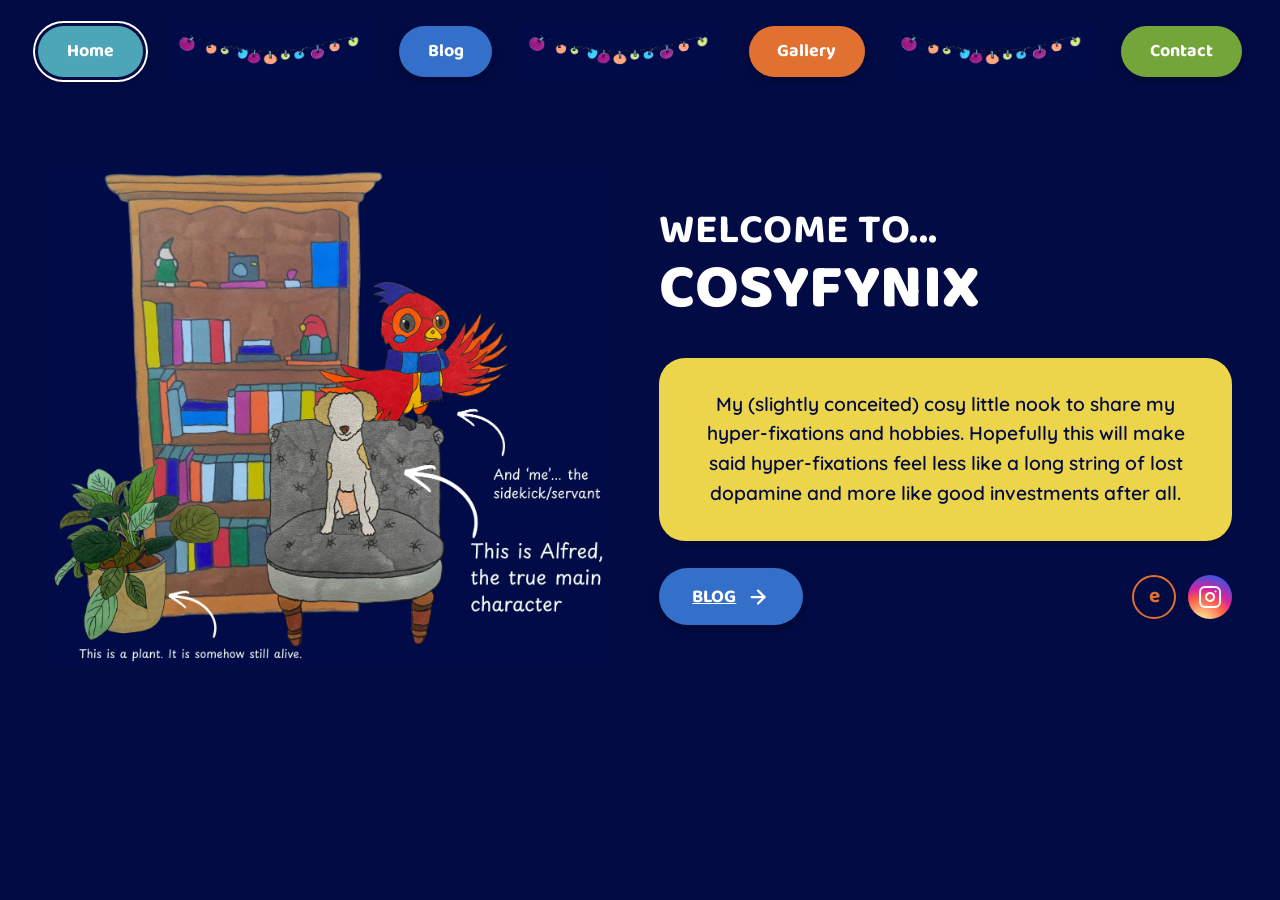
==== index.html @ 4e87cc33 "Update index.html" ====
<!DOCTYPE html>
<html lang="en">
<head>
<meta charset="UTF-8">
<meta name="viewport" content="width=device-width, initial-scale=1.0">
<title>CosyFynix — Welcome</title>
<link rel="preconnect" href="https://fonts.googleapis.com">
<link rel="preconnect" href="https://fonts.gstatic.com" crossorigin>
<link href="https://fonts.googleapis.com/css2?family=Baloo+2:wght@500;600;700;800&family=Quicksand:wght@500;600;700&display=swap" rel="stylesheet">
<link rel="stylesheet" href="./assets/site.css">
<style>
  /* ---------- HERO (page-specific) ---------- */
  .hero{
    display: flex;
    align-items: center;
    justify-content: center;
    gap: clamp(1rem, 4vw, 4rem);
    max-width: 1400px;
    margin: 0 auto;
    padding: clamp(1.5rem, 5vw, 4rem) clamp(1.5rem, 5vw, 3rem) clamp(2rem, 6vw, 4rem);
    flex-wrap: wrap;
  }

  .illustration{
    flex: 1 1 440px;
    max-width: 560px;
    min-width: 300px;
  }
  .illustration img{
    width: 100%;
    height: auto;
    display: block;
  }

  .hero-text{
    flex: 1 1 440px;
    max-width: 620px;
    min-width: 300px;
  }

  .eyebrow{
    font-weight: 700;
    font-size: clamp(1.6rem, 3.4vw, 2.6rem);
    letter-spacing: 0.5px;
    margin: 0 0 0.1em 0;
    line-height: 1.1;
  }

  .site-title{
    font-weight: 800;
    font-size: clamp(2.4rem, 5.2vw, 3.9rem);
    line-height: 1;
    margin: 0 0 0.6em 0;
    letter-spacing: 0.5px;
  }

  .yellow-box{
    background: var(--yellow);
    color: var(--navy);
    border-radius: 26px;
    padding: clamp(1.3rem, 3vw, 2rem) clamp(1.5rem, 3.5vw, 2.4rem);
    font-weight: 600;
    font-size: clamp(0.95rem, 1.6vw, 1.2rem);
    line-height: 1.55;
    text-align: center;
    box-shadow: 0 6px 0 rgba(0,0,0,0.12);
  }

  .cta-row{
    display: flex;
    align-items: center;
    justify-content: space-between;
    gap: 1rem;
    margin-top: 1.7em;
    flex-wrap: wrap;
  }

  .blog-cta{
    display: inline-flex;
    align-items: center;
    gap: 0.6em;
    background: var(--blue);
    color: var(--white);
    font-weight: 700;
    font-size: clamp(0.95rem, 1.6vw, 1.15rem);
    padding: 0.75em 1.8em;
    border-radius: 999px;
    box-shadow: 0 4px 10px rgba(0,0,0,0.25);
    transition: transform 0.15s ease, box-shadow 0.15s ease;
  }
  .blog-cta span{ text-decoration: underline; }
  .blog-cta:hover{
    transform: translateY(-2px);
    box-shadow: 0 8px 16px rgba(0,0,0,0.3);
  }
  .blog-cta svg{ width: 1.2em; height: 1.2em; }

  /* ---------- SOCIALS ---------- */
  .socials{
    display: flex;
    align-items: center;
    gap: 0.75rem;
  }

  .social-icon{
    width: 44px;
    height: 44px;
    border-radius: 50%;
    display: flex;
    align-items: center;
    justify-content: center;
    transition: transform 0.15s ease;
  }
  .social-icon:hover{ transform: translateY(-3px); }

  .etsy{
    background: var(--navy);
    border: 2px solid var(--orange);
    color: var(--orange);
    font-family: 'Baloo 2', sans-serif;
    font-weight: 700;
    font-size: 1.3rem;
  }

  .instagram{
    background: radial-gradient(circle at 30% 110%, #fdf497 0%, #fdf497 5%, #fd5949 45%, #d6249f 60%, #285AEB 90%);
  }
  .instagram svg{ width: 24px; height: 24px; }

  /* ---------- RESPONSIVE ---------- */
  @media (max-width: 720px){
    .hero{ flex-direction: column; text-align: center; gap: 0.75rem; padding-top: 1.25rem; }
    .eyebrow, .site-title{ text-align: center; }
    .yellow-box{ text-align: center; }
    .cta-row{ justify-content: center; }
    .illustration{ flex-basis: auto; min-width: 0; max-width: 380px; }
    .hero-text{ flex-basis: auto; min-width: 0; margin-top: 0; }
  }
</style>
</head>
<body>

  <nav class="garland-nav" aria-label="Primary">
    <a href="index.html" class="pill home active">Home</a>
    <img src="./assets/singlegarland.png" class="garland-strand" alt="">
    <a href="blog.html" class="pill blog-nav">Blog</a>
    <img src="./assets/singlegarland.png" class="garland-strand" alt="">
    <a href="#gallery" class="pill gallery">Gallery</a>
    <img src="./assets/singlegarland.png" class="garland-strand" alt="">
    <a href="#contact" class="pill contact">Contact</a>
  </nav>

  <main class="hero">
    <div class="illustration">
      <img src="./assets/landingimage.png" alt="A watercolour illustration of a bookshelf filled with colourful books and trinkets, a red bird with glasses and a scarf perched on a grey armchair, a curly-haired white dog named Alfred sitting on the chair, and a potted plant, with handwritten labels introducing Alfred and the plant.">
    </div>

    <div class="hero-text">
      <h2 class="eyebrow">WELCOME TO...</h2>
      <h1 class="site-title">COSYFYNIX</h1>

      <div class="yellow-box">
        My (slightly conceited) cosy little nook to share my hyper-fixations and hobbies. Hopefully this will make said hyper-fixations feel less like a long string of lost dopamine and more like good investments after all.
      </div>

      <div class="cta-row">
        <a href="blog.html" class="blog-cta">
          <span>BLOG</span>
          <svg viewBox="0 0 24 24" fill="none" stroke="currentColor" stroke-width="2.5" stroke-linecap="round" stroke-linejoin="round">
            <line x1="5" y1="12" x2="19" y2="12"></line>
            <polyline points="12 5 19 12 12 19"></polyline>
          </svg>
        </a>

        <div class="socials">
          <a href="#" class="social-icon etsy" aria-label="Etsy shop">e</a>
          <a href="#" class="social-icon instagram" aria-label="Instagram">
            <svg viewBox="0 0 24 24" fill="none" stroke="white" stroke-width="2" stroke-linecap="round" stroke-linejoin="round">
              <rect x="2" y="2" width="20" height="20" rx="5" ry="5"></rect>
              <path d="M16 11.37A4 4 0 1 1 12.63 8 4 4 0 0 1 16 11.37z"></path>
              <line x1="17.5" y1="6.5" x2="17.51" y2="6.5"></line>
            </svg>
          </a>
        </div>
      </div>
    </div>
  </main>

</body>
</html>
---- assets/site.css ----
:root{
  --navy: #020B44;
  --navy-soft: #0A1665;
  --yellow: #ECD54A;
  --teal: #4DA5B8;
  --blue: #3470C9;
  --orange: #E17131;
  --green: #74A53B;
  --white: #FFFFFF;

  /* blog category colours */
  --cat-all: #AAD0FB;
  --cat-art: #B9352F;
  --cat-craft: #E17131;
  --cat-reading: #ECD54A;
  --cat-random: #4DA5B8;
  --cat-videogames: #56BC6D;
  --cat-cooking: #3470C9;
  --cat-music: #8455F6;
  --cat-chronic: #737373;
}

*{ box-sizing: border-box; }

html, body{
  margin: 0;
  padding: 0;
  background: var(--navy);
  color: var(--white);
  font-family: 'Quicksand', sans-serif;
  overflow-x: hidden;
}

h1, h2, h3, .pill, .blog-cta, .tab-btn{
  font-family: 'Baloo 2', sans-serif;
}

a{ text-decoration: none; color: inherit; }

/* ---------- NAV / GARLAND ---------- */
.garland-nav{
  position: relative;
  width: 100%;
  height: clamp(70px, 8vw, 108px);
  background: var(--navy);
  display: flex;
  align-items: center;
  padding: 0 clamp(1rem, 3vw, 2.5rem);
  overflow-x: auto;
  overflow-y: hidden;
  scrollbar-width: none;
}
.garland-nav::-webkit-scrollbar{ display: none; }

.garland-strand{
  flex: 1 1 60px;
  min-width: 36px;
  height: 58%;
  width: 100%;
  object-fit: contain;
  object-position: center;
  display: block;
  position: relative;
  z-index: 1;
  pointer-events: none;
}

.pill{
  position: relative;
  flex: 0 0 auto;
  padding: 0.65em 1.6em;
  border-radius: 999px;
  font-weight: 700;
  font-size: clamp(0.8rem, 1.4vw, 1.15rem);
  color: var(--white);
  box-shadow: 0 4px 10px rgba(0,0,0,0.25);
  white-space: nowrap;
  transition: transform 0.15s ease, box-shadow 0.15s ease;
  z-index: 2;
}
.pill:hover{
  transform: scale(1.06);
  box-shadow: 0 6px 14px rgba(0,0,0,0.35);
}
.pill.active{
  box-shadow: 0 0 0 3px var(--navy), 0 0 0 5px var(--white), 0 4px 10px rgba(0,0,0,0.25);
}

.pill.home{ background: var(--teal); }
.pill.blog-nav{ background: var(--blue); }
.pill.gallery{ background: var(--orange); }
.pill.contact{ background: var(--green); }

@media (max-width: 720px){
  .garland-nav{ padding: 0 0.75rem; }
  .garland-strand{ min-width: 22px; height: 48%; flex-basis: 30px; }
  .pill{ padding: 0.55em 1.1em; font-size: 0.8rem; }
}
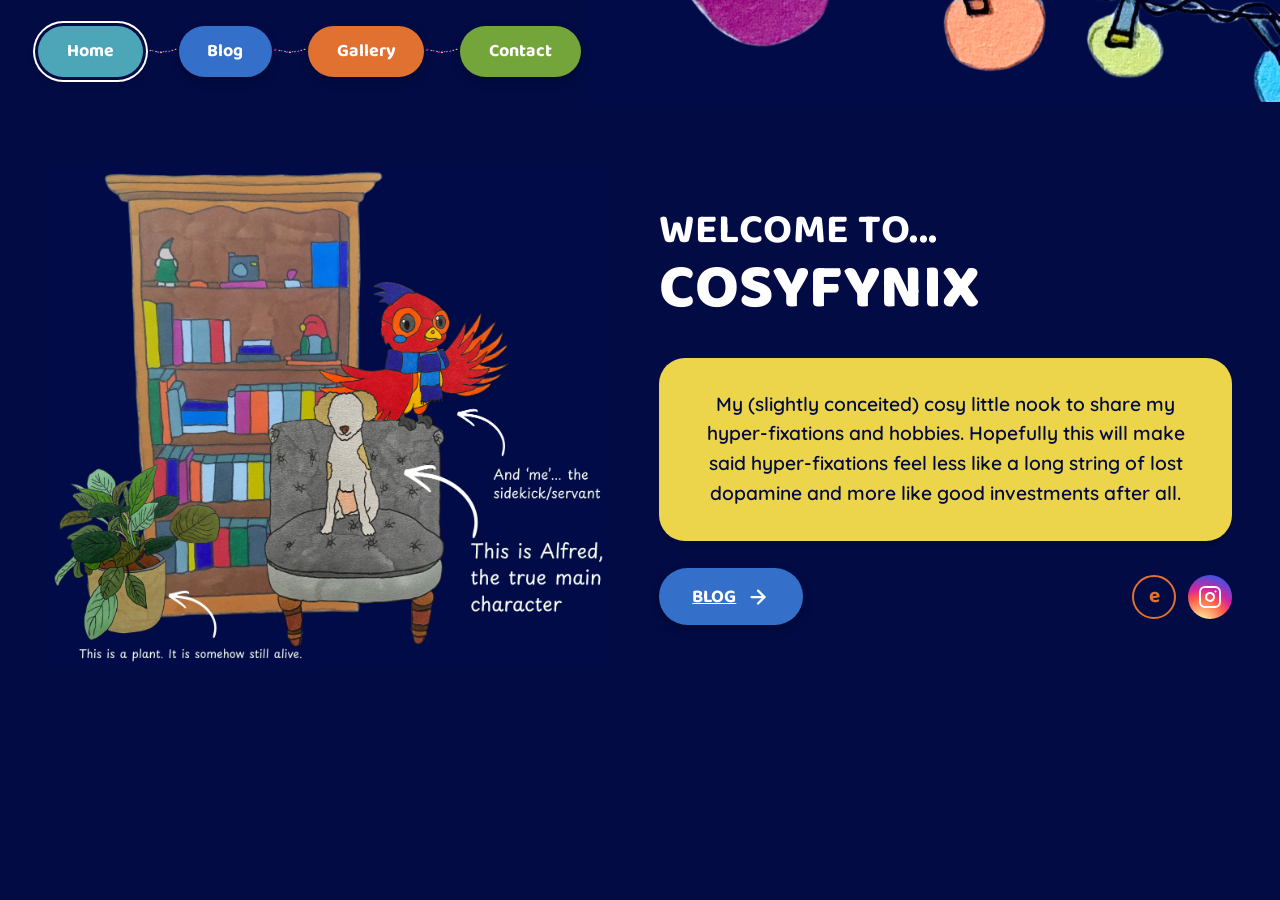
==== commit 64d2c7ae: "add blog and fix garland" ====
--- a/index.html
+++ b/index.html
@@ -7,7 +7,7 @@
 <link rel="preconnect" href="https://fonts.googleapis.com">
 <link rel="preconnect" href="https://fonts.gstatic.com" crossorigin>
 <link href="https://fonts.googleapis.com/css2?family=Baloo+2:wght@500;600;700;800&family=Quicksand:wght@500;600;700&display=swap" rel="stylesheet">
-<link rel="stylesheet" href="./assets/site.css">
+<link rel="stylesheet" href="assets/site.css">
 <style>
   /* ---------- HERO (page-specific) ---------- */
   .hero{
@@ -142,17 +142,18 @@
 
   <nav class="garland-nav" aria-label="Primary">
     <a href="index.html" class="pill home active">Home</a>
-    <img src="./assets/singlegarland.png" class="garland-strand" alt="">
+    <img src="assets/singlegarland.png" class="garland-strand" alt="">
     <a href="blog.html" class="pill blog-nav">Blog</a>
-    <img src="./assets/singlegarland.png" class="garland-strand" alt="">
+    <img src="assets/singlegarland.png" class="garland-strand" alt="">
     <a href="#gallery" class="pill gallery">Gallery</a>
-    <img src="./assets/singlegarland.png" class="garland-strand" alt="">
+    <img src="assets/singlegarland.png" class="garland-strand" alt="">
     <a href="#contact" class="pill contact">Contact</a>
+    <img src="assets/singlegarland.png" class="garland-mobile-full" alt="">
   </nav>
 
   <main class="hero">
     <div class="illustration">
-      <img src="./assets/landingimage.png" alt="A watercolour illustration of a bookshelf filled with colourful books and trinkets, a red bird with glasses and a scarf perched on a grey armchair, a curly-haired white dog named Alfred sitting on the chair, and a potted plant, with handwritten labels introducing Alfred and the plant.">
+      <img src="assets/landingimage.png" alt="A watercolour illustration of a bookshelf filled with colourful books and trinkets, a red bird with glasses and a scarf perched on a grey armchair, a curly-haired white dog named Alfred sitting on the chair, and a potted plant, with handwritten labels introducing Alfred and the plant.">
     </div>
 
     <div class="hero-text">
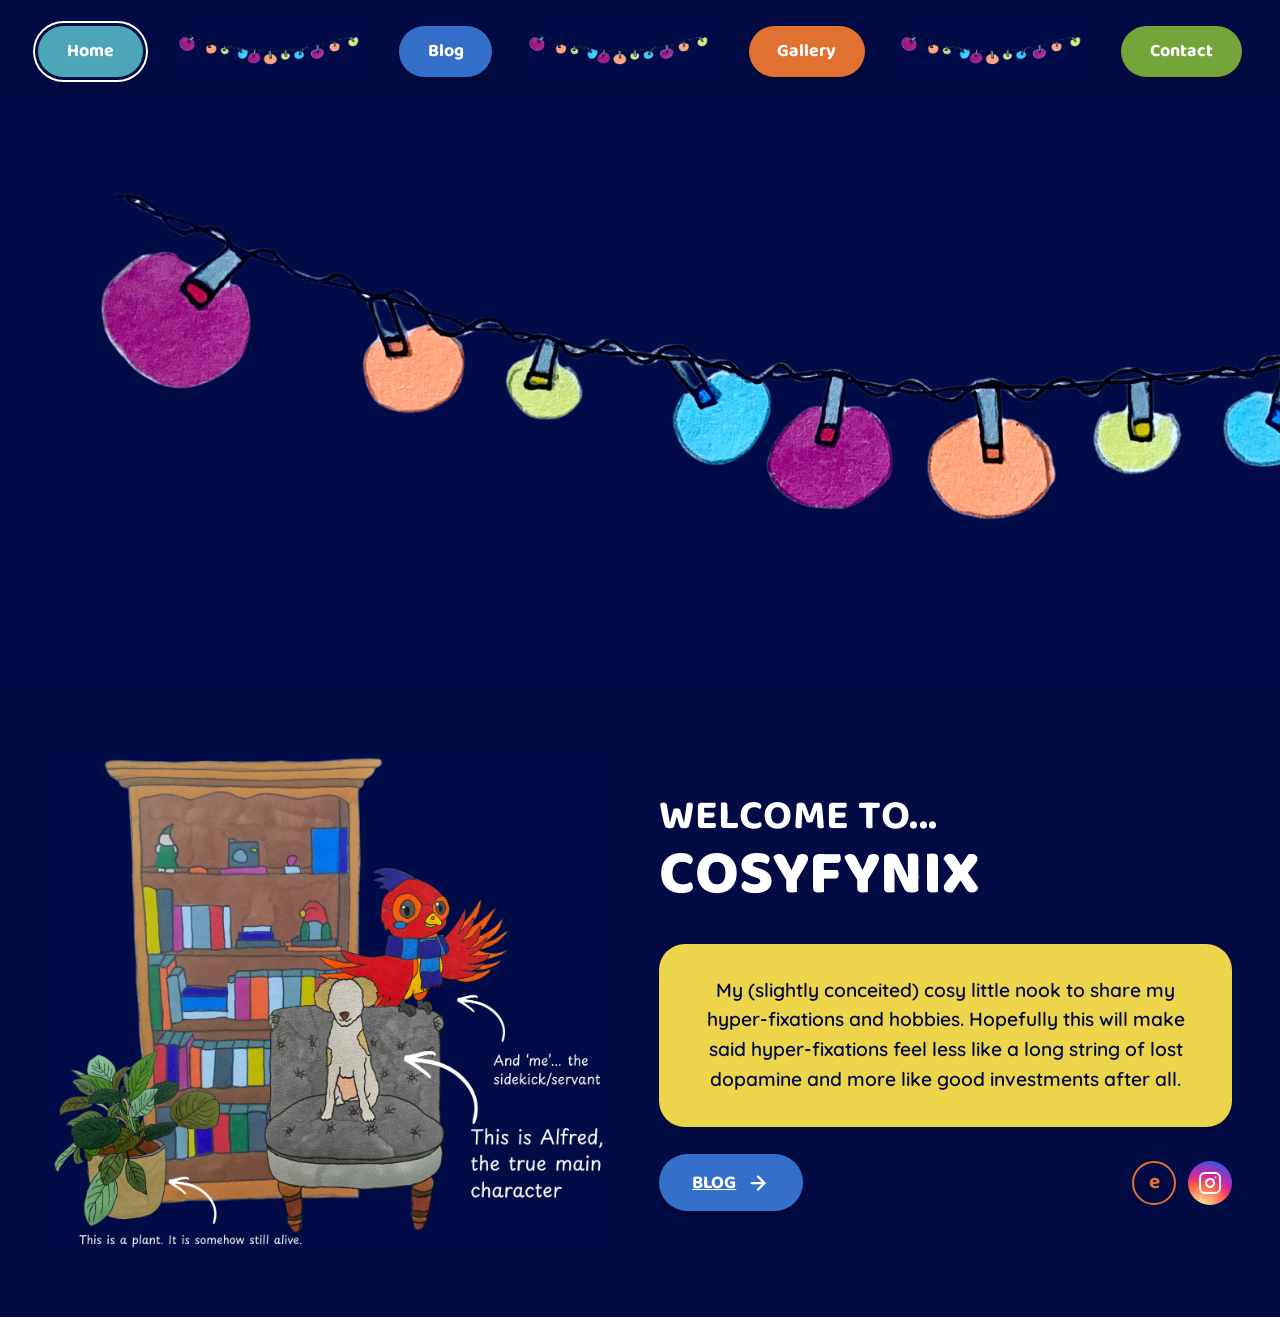
==== commit de65b2d6: "Update index.html" ====
--- a/index.html
+++ b/index.html
@@ -2,7 +2,7 @@
 <html lang="en">
 <head>
 <meta charset="UTF-8">
-<meta name="viewport" content="width=device-width, initial-scale=1.0">
+<meta name="viewport" content="width=device-width, initial-scale=1.0, shrink-to-fit=no">
 <title>CosyFynix — Welcome</title>
 <link rel="preconnect" href="https://fonts.googleapis.com">
 <link rel="preconnect" href="https://fonts.gstatic.com" crossorigin>
@@ -140,16 +140,18 @@
 </head>
 <body>
 
-  <nav class="garland-nav" aria-label="Primary">
-    <a href="index.html" class="pill home active">Home</a>
-    <img src="assets/singlegarland.png" class="garland-strand" alt="">
-    <a href="blog.html" class="pill blog-nav">Blog</a>
-    <img src="assets/singlegarland.png" class="garland-strand" alt="">
-    <a href="#gallery" class="pill gallery">Gallery</a>
-    <img src="assets/singlegarland.png" class="garland-strand" alt="">
-    <a href="#contact" class="pill contact">Contact</a>
+  <div class="nav-wrap">
+    <nav class="garland-nav" aria-label="Primary">
+      <a href="index.html" class="pill home active">Home</a>
+      <img src="assets/singlegarland.png" class="garland-strand" alt="">
+      <a href="blog.html" class="pill blog-nav">Blog</a>
+      <img src="assets/singlegarland.png" class="garland-strand" alt="">
+      <a href="#gallery" class="pill gallery">Gallery</a>
+      <img src="assets/singlegarland.png" class="garland-strand" alt="">
+      <a href="#contact" class="pill contact">Contact</a>
+    </nav>
     <img src="assets/singlegarland.png" class="garland-mobile-full" alt="">
-  </nav>
+  </div>
 
   <main class="hero">
     <div class="illustration">
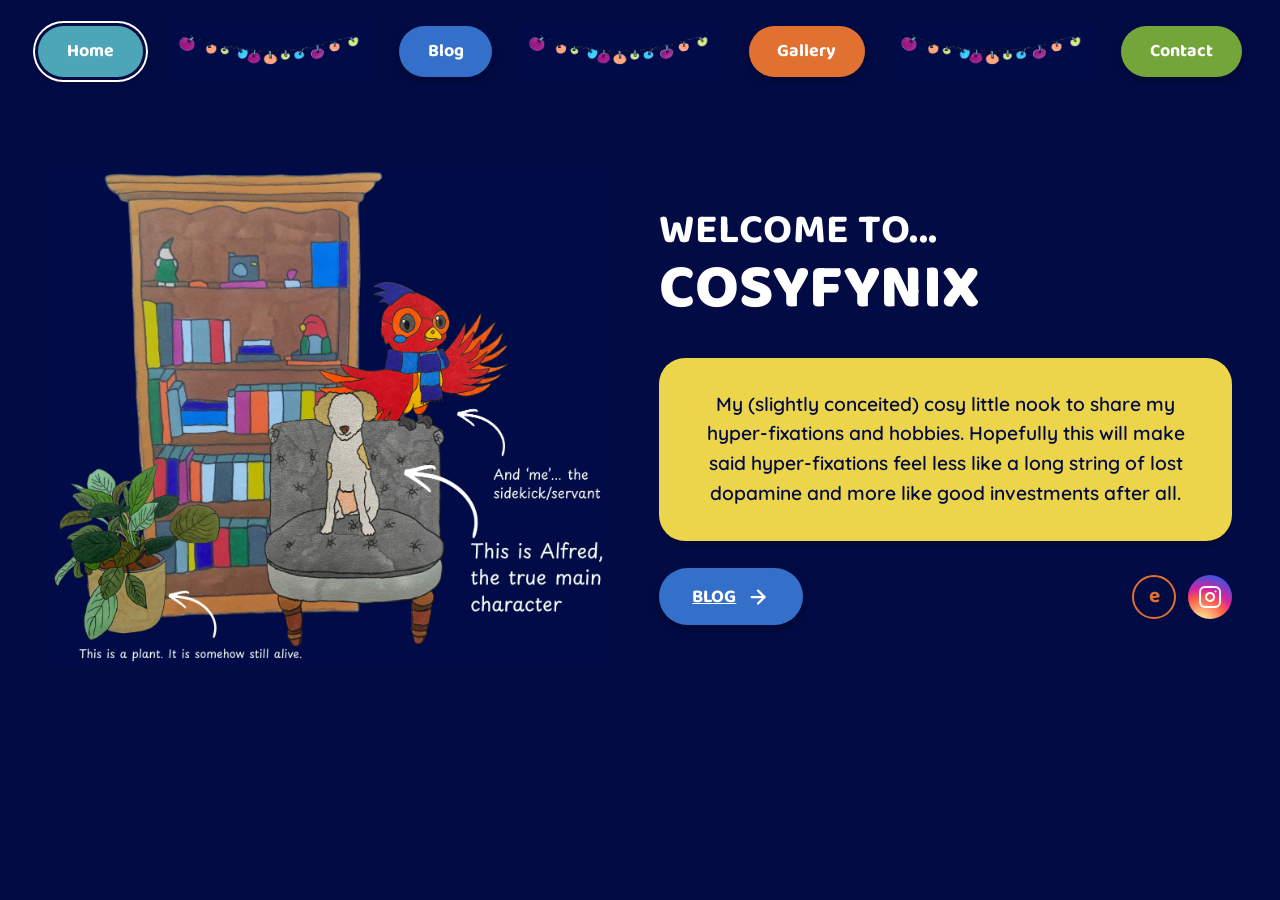
==== commit ec7278a9: "Update index.html" ====
--- a/index.html
+++ b/index.html
@@ -2,7 +2,7 @@
 <html lang="en">
 <head>
 <meta charset="UTF-8">
-<meta name="viewport" content="width=device-width, initial-scale=1.0, shrink-to-fit=no">
+<meta name="viewport" content="width=device-width, initial-scale=1.0">
 <title>CosyFynix — Welcome</title>
 <link rel="preconnect" href="https://fonts.googleapis.com">
 <link rel="preconnect" href="https://fonts.gstatic.com" crossorigin>
@@ -140,18 +140,15 @@
 </head>
 <body>
 
-  <div class="nav-wrap">
-    <nav class="garland-nav" aria-label="Primary">
-      <a href="index.html" class="pill home active">Home</a>
-      <img src="assets/singlegarland.png" class="garland-strand" alt="">
-      <a href="blog.html" class="pill blog-nav">Blog</a>
-      <img src="assets/singlegarland.png" class="garland-strand" alt="">
-      <a href="#gallery" class="pill gallery">Gallery</a>
-      <img src="assets/singlegarland.png" class="garland-strand" alt="">
-      <a href="#contact" class="pill contact">Contact</a>
-    </nav>
-    <img src="assets/singlegarland.png" class="garland-mobile-full" alt="">
-  </div>
+  <nav class="garland-nav" aria-label="Primary">
+    <a href="index.html" class="pill home active">Home</a>
+    <img src="assets/singlegarland.png" class="garland-strand" alt="">
+    <a href="blog.html" class="pill blog-nav">Blog</a>
+    <img src="assets/singlegarland.png" class="garland-strand" alt="">
+    <a href="#gallery" class="pill gallery">Gallery</a>
+    <img src="assets/singlegarland.png" class="garland-strand" alt="">
+    <a href="#contact" class="pill contact">Contact</a>
+  </nav>
 
   <main class="hero">
     <div class="illustration">
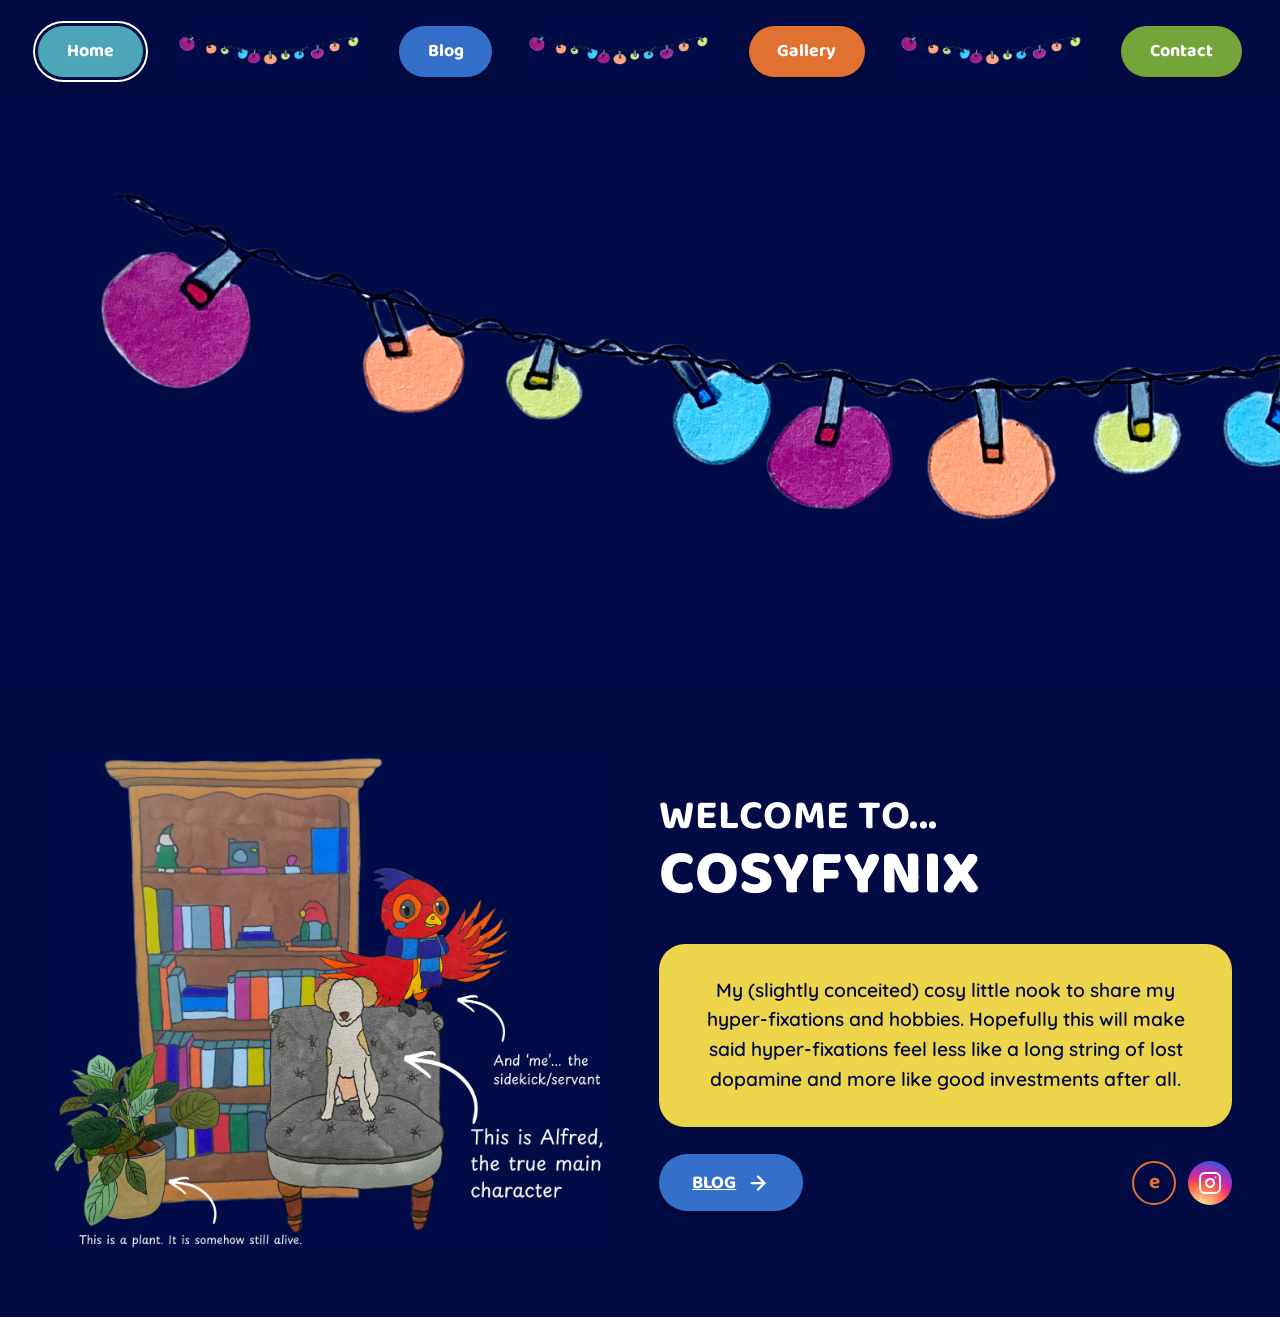
==== commit 786e04dd: "Update index.html" ====
--- a/index.html
+++ b/index.html
@@ -2,7 +2,7 @@
 <html lang="en">
 <head>
 <meta charset="UTF-8">
-<meta name="viewport" content="width=device-width, initial-scale=1.0">
+<meta name="viewport" content="width=device-width, initial-scale=1.0, shrink-to-fit=no">
 <title>CosyFynix — Welcome</title>
 <link rel="preconnect" href="https://fonts.googleapis.com">
 <link rel="preconnect" href="https://fonts.gstatic.com" crossorigin>
@@ -140,15 +140,18 @@
 </head>
 <body>
 
-  <nav class="garland-nav" aria-label="Primary">
-    <a href="index.html" class="pill home active">Home</a>
-    <img src="assets/singlegarland.png" class="garland-strand" alt="">
-    <a href="blog.html" class="pill blog-nav">Blog</a>
-    <img src="assets/singlegarland.png" class="garland-strand" alt="">
-    <a href="#gallery" class="pill gallery">Gallery</a>
-    <img src="assets/singlegarland.png" class="garland-strand" alt="">
-    <a href="#contact" class="pill contact">Contact</a>
-  </nav>
+  <div class="nav-wrap">
+    <nav class="garland-nav" aria-label="Primary">
+      <a href="index.html" class="pill home active">Home</a>
+      <img src="assets/singlegarland.png" class="garland-strand" alt="">
+      <a href="blog.html" class="pill blog-nav">Blog</a>
+      <img src="assets/singlegarland.png" class="garland-strand" alt="">
+      <a href="#gallery" class="pill gallery">Gallery</a>
+      <img src="assets/singlegarland.png" class="garland-strand" alt="">
+      <a href="#contact" class="pill contact">Contact</a>
+    </nav>
+    <img src="assets/singlegarland.png" class="garland-mobile-full" alt="">
+  </div>
 
   <main class="hero">
     <div class="illustration">
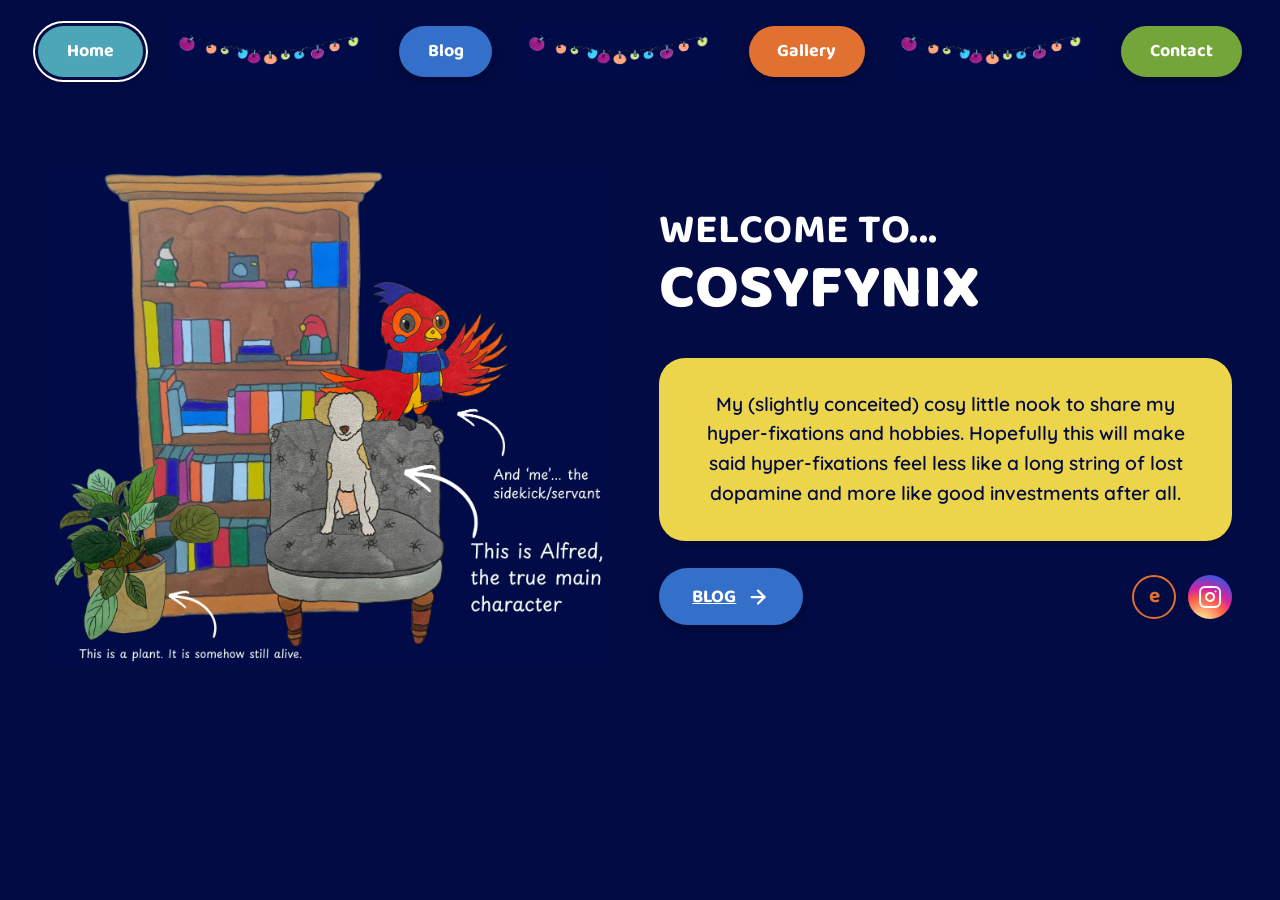
==== commit 3bcd45b8: "reset" ====
--- a/index.html
+++ b/index.html
@@ -2,7 +2,7 @@
 <html lang="en">
 <head>
 <meta charset="UTF-8">
-<meta name="viewport" content="width=device-width, initial-scale=1.0, shrink-to-fit=no">
+<meta name="viewport" content="width=device-width, initial-scale=1.0">
 <title>CosyFynix — Welcome</title>
 <link rel="preconnect" href="https://fonts.googleapis.com">
 <link rel="preconnect" href="https://fonts.gstatic.com" crossorigin>
@@ -140,18 +140,15 @@
 </head>
 <body>
 
-  <div class="nav-wrap">
-    <nav class="garland-nav" aria-label="Primary">
-      <a href="index.html" class="pill home active">Home</a>
-      <img src="assets/singlegarland.png" class="garland-strand" alt="">
-      <a href="blog.html" class="pill blog-nav">Blog</a>
-      <img src="assets/singlegarland.png" class="garland-strand" alt="">
-      <a href="#gallery" class="pill gallery">Gallery</a>
-      <img src="assets/singlegarland.png" class="garland-strand" alt="">
-      <a href="#contact" class="pill contact">Contact</a>
-    </nav>
-    <img src="assets/singlegarland.png" class="garland-mobile-full" alt="">
-  </div>
+  <nav class="garland-nav" aria-label="Primary">
+    <a href="index.html" class="pill home active">Home</a>
+    <img src="assets/singlegarland.png" class="garland-strand" alt="">
+    <a href="blog.html" class="pill blog-nav">Blog</a>
+    <img src="assets/singlegarland.png" class="garland-strand" alt="">
+    <a href="#gallery" class="pill gallery">Gallery</a>
+    <img src="assets/singlegarland.png" class="garland-strand" alt="">
+    <a href="#contact" class="pill contact">Contact</a>
+  </nav>
 
   <main class="hero">
     <div class="illustration">
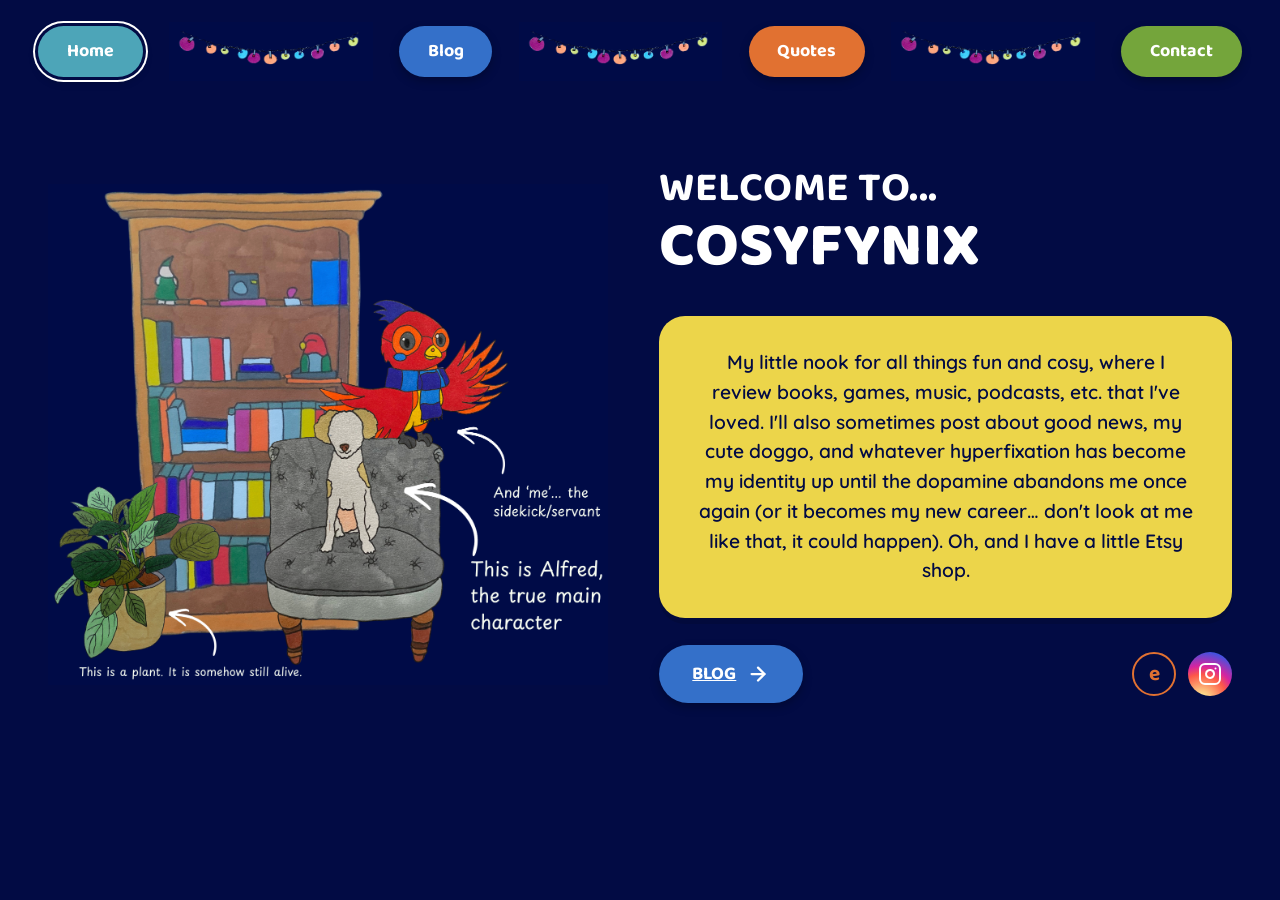
==== commit b2ffbbc5: "Update index.html" ====
--- a/index.html
+++ b/index.html
@@ -145,7 +145,7 @@
     <img src="assets/singlegarland.png" class="garland-strand" alt="">
     <a href="blog.html" class="pill blog-nav">Blog</a>
     <img src="assets/singlegarland.png" class="garland-strand" alt="">
-    <a href="#gallery" class="pill gallery">Gallery</a>
+    <a href="#quotes" class="pill gallery">Quotes</a>
     <img src="assets/singlegarland.png" class="garland-strand" alt="">
     <a href="#contact" class="pill contact">Contact</a>
   </nav>
@@ -160,7 +160,7 @@
       <h1 class="site-title">COSYFYNIX</h1>
 
       <div class="yellow-box">
-        My (slightly conceited) cosy little nook to share my hyper-fixations and hobbies. Hopefully this will make said hyper-fixations feel less like a long string of lost dopamine and more like good investments after all.
+        My little nook for all things fun and cosy, where I review books, games, music, podcasts, etc. that I've loved. I'll also sometimes post about good news, my cute doggo, and whatever hyperfixation has become my identity up until the dopamine abandons me once again (or it becomes my new career… don't look at me like that, it could happen). Oh, and I have a little Etsy shop.
       </div>
 
       <div class="cta-row">
@@ -173,8 +173,8 @@
         </a>
 
         <div class="socials">
-          <a href="#" class="social-icon etsy" aria-label="Etsy shop">e</a>
-          <a href="#" class="social-icon instagram" aria-label="Instagram">
+          <a href="https://www.etsy.com/au/shop/SpeechBubbleCards" class="social-icon etsy" aria-label="Etsy shop" target="_blank" rel="noopener">e</a>
+          <a href="https://www.instagram.com/cosy_fynix/?hl=en" class="social-icon instagram" aria-label="Instagram" target="_blank" rel="noopener">
             <svg viewBox="0 0 24 24" fill="none" stroke="white" stroke-width="2" stroke-linecap="round" stroke-linejoin="round">
               <rect x="2" y="2" width="20" height="20" rx="5" ry="5"></rect>
               <path d="M16 11.37A4 4 0 1 1 12.63 8 4 4 0 0 1 16 11.37z"></path>
